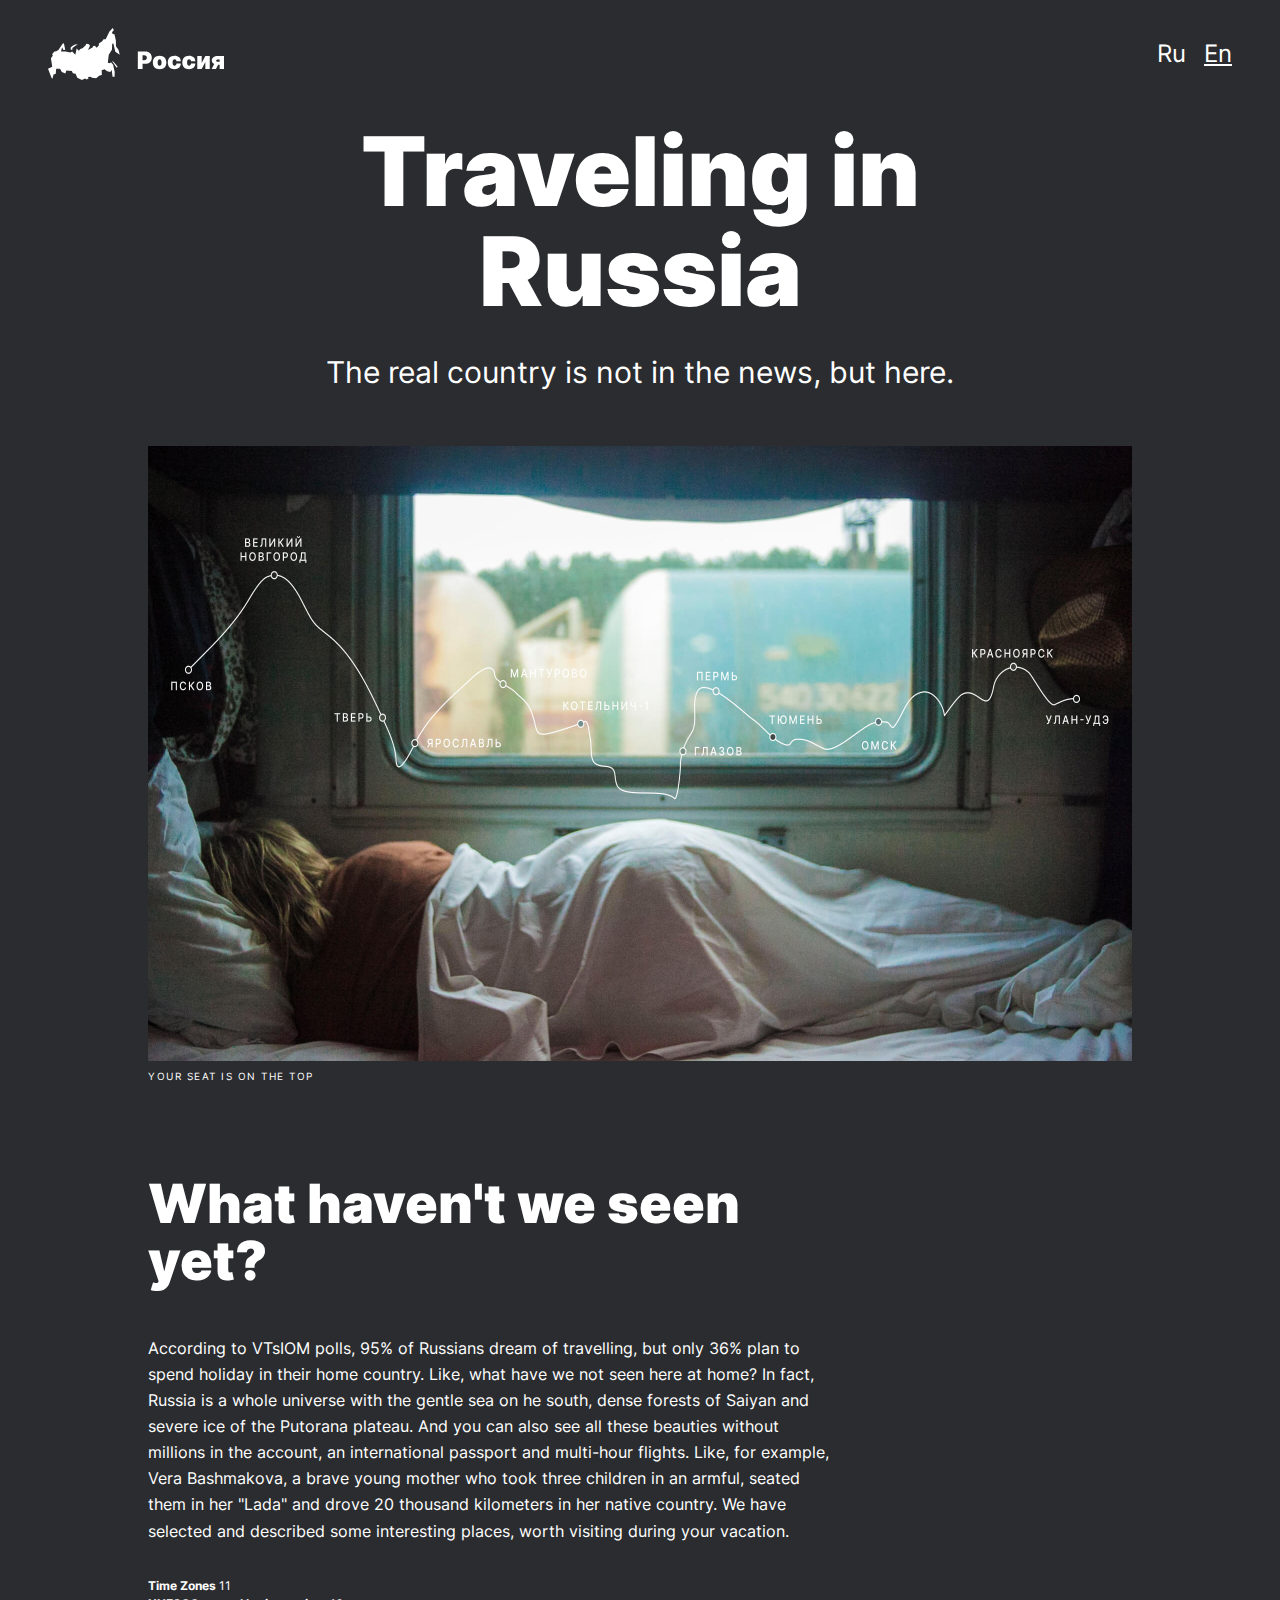
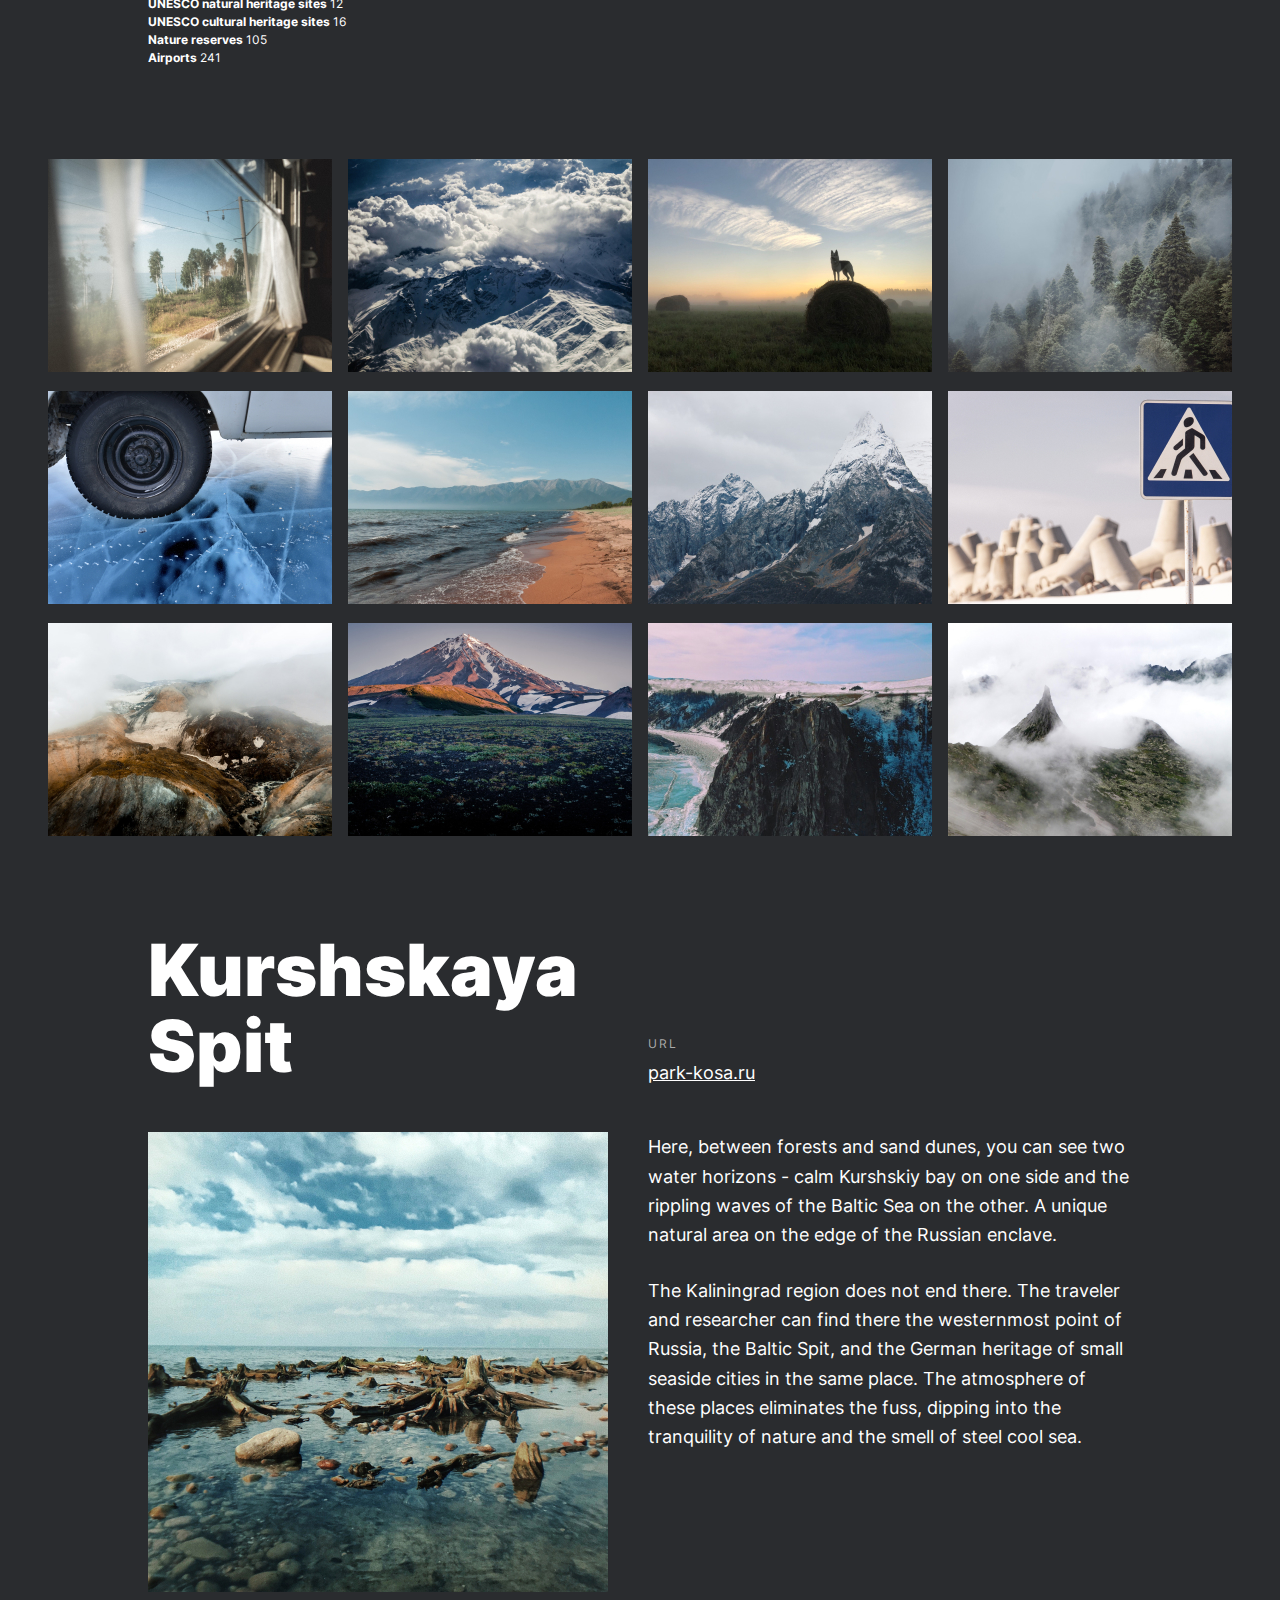
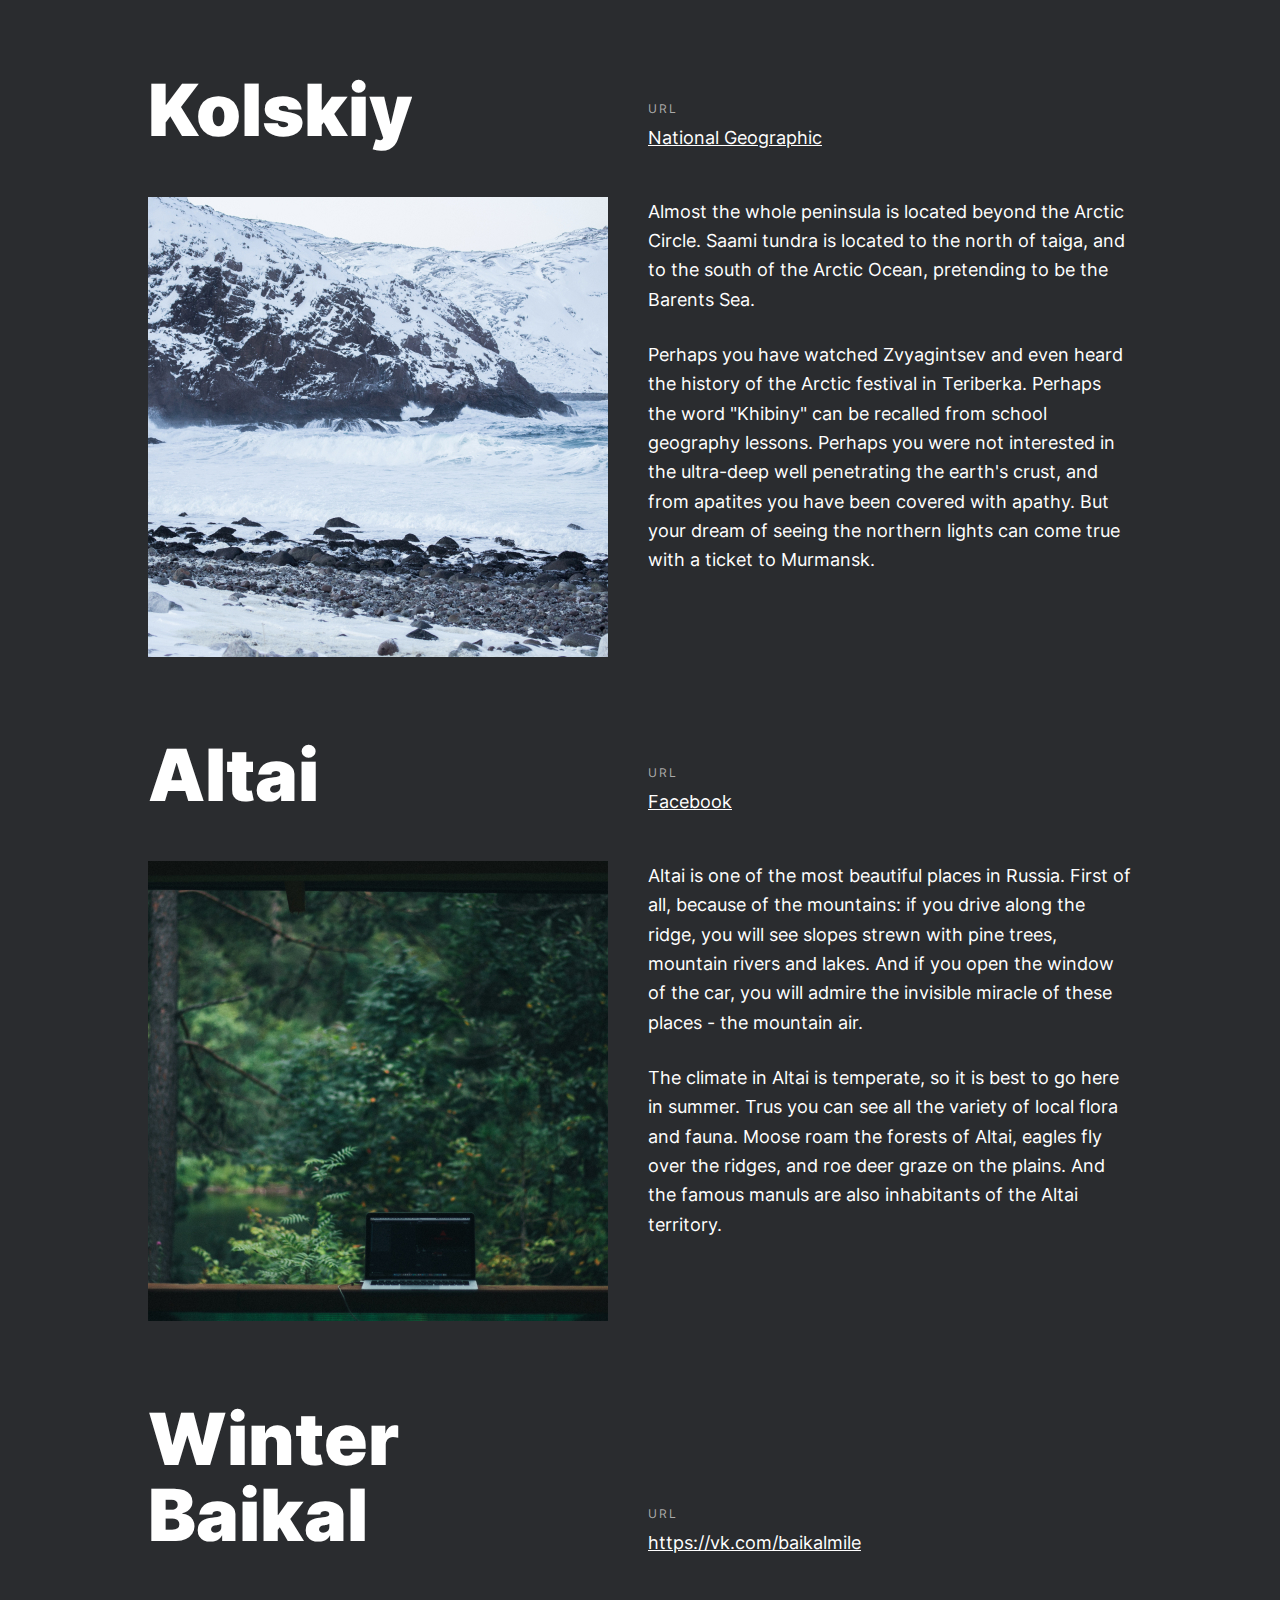
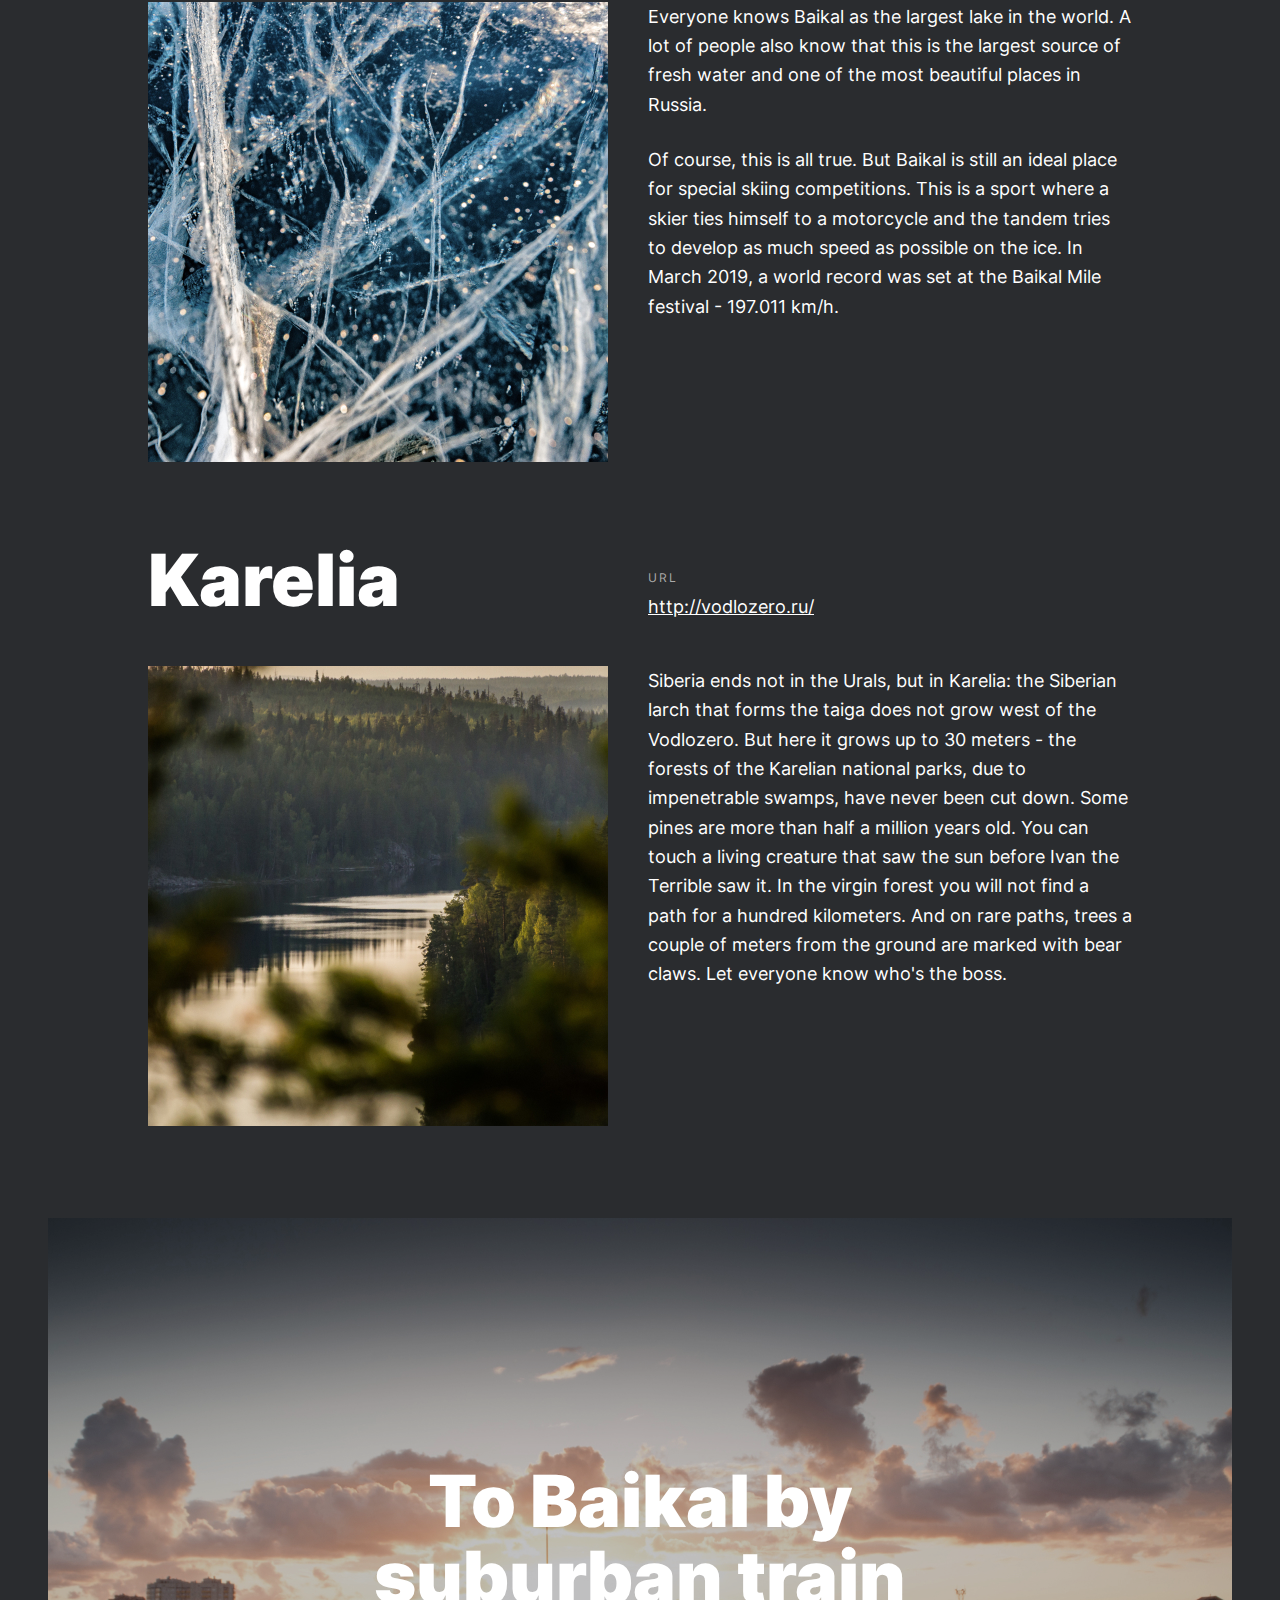
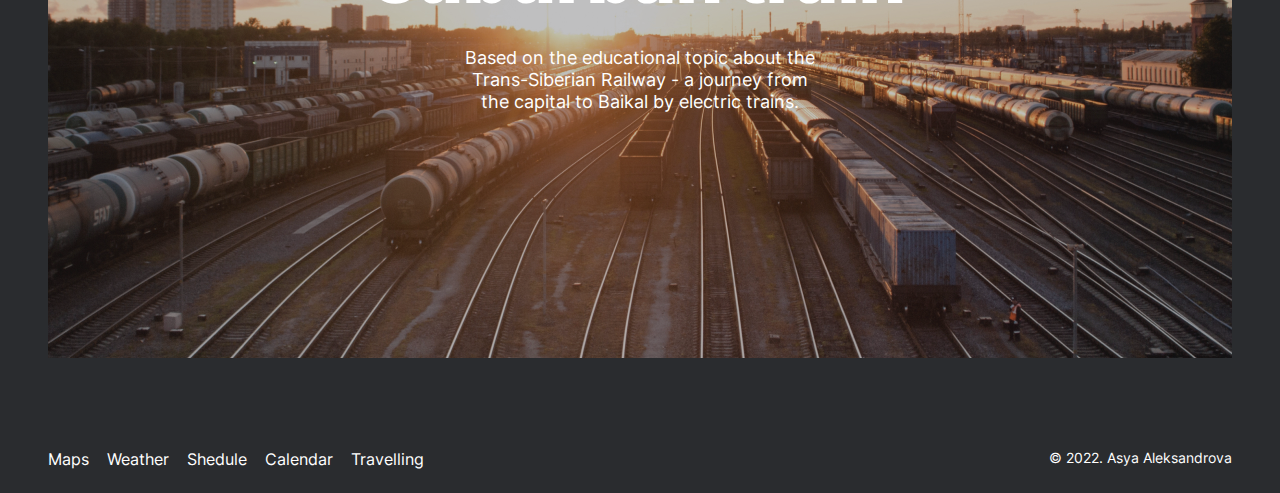
==== english.html @ 0b10af38 "English page" ====
<!DOCTYPE html>
<html lang="en">
<head>
   <meta charset="UTF-8">
   <meta http-equiv="X-UA-Compatible" content="IE=edge">
   <meta name="viewport" content="width=device-width, initial-scale=1.0">
   <title>Traveling in Russia</title>
   <link rel="icon" href="./images/russia.png">
   <link rel="stylesheet" href="./pages/enversion.css">
</head>
<body class="root">
   <header class="header">
      <div class="header__logo"></div>
      <div class="lang">
         <a  href="./index.html" class="lang__choice" target="_blank">Ru</a>
         <span class="lang__choice lang__active">En</span>
      </div>
   </header>
   <main>
      <section class="lead">
         <h1 class="lead__title">Traveling in Russia</h1>
         <p class="lead__subtitle">The real country is not in the news, but here.</p>
         <img src="./images/russian_train.jpg" alt="Russian reserved seat" class="lead__image">
         <p class="lead__caption">Your seat is on the top</p>
      </section>
      <section class="intro">
         <h2 class="intro__title">What haven't we seen yet?</h2>
         <p class="intro__text">According to VTsIOM polls, 95% of Russians dream of travelling, but only 36% plan to spend
         holiday in their home country. Like, what have we not seen here at home? In fact, Russia is a whole universe with the gentle sea on he south, dense
         forests of Saiyan and severe ice of the Putorana plateau. And you can also see all these beauties without millions in the account, an international passport
         and multi-hour flights. Like, for example, Vera Bashmakova, a brave young mother who took three children in an armful,
         seated them in her "Lada" and drove 20 thousand kilometers in her native country. We have selected and described some
         interesting places, worth visiting during your vacation.</p>
         <ul class="intro__list">
            <li><span class="intro__object">Time Zones </span><span>11</span></li>
            <li><span class="intro__object">UNESCO natural heritage sites </span><span>12</span>
            </li>
            <li><span class="intro__object">UNESCO cultural heritage sites </span><span>16</span>
            </li>
            <li><span class="intro__object">Nature reserves </span><span>105</span></li>
            <li><span class="intro__object">Airports </span><span>241</span></li>
         </ul>
      </section>
      <section class="photo-grid">
         <ul class="photo-grid__container">
            <li><img src="./images/card_1.jpg" alt="Train window" class="photo-grid__image"></li>
            <li><img src="./images/card_2.jpg" alt="Sky over snowy mountains" class="photo-grid__image"></li>
            <li><img src="./images/card_3.jpg" alt="Haymaking" class="photo-grid__image"></li>
            <li><img src="./images/card_4.jpg" alt="Fog in the pine forest" class="photo-grid__image"></li>
            <li><img src="./images/card_5.jpg" alt="Winter crossing" class="photo-grid__image"></li>
            <li><img src="./images/card_6.jpg" alt="Sand beach" class="photo-grid__image"></li>
            <li><img src="./images/card_7.jpg" alt="Mountain peak" class="photo-grid__image"></li>
            <li><img src="./images/card_8.jpg" alt="Crossing over the river" class="photo-grid__image"></li>
            <li><img src="./images/card_9.jpg" alt="Unique rocks" class="photo-grid__image"></li>
            <li><img src="./images/card_10.jpg" alt="Snowy peaks and summer green glades side by side"
                  class="photo-grid__image"></li>
            <li><img src="./images/card_11.jpg" alt="Snow by the sea" class="photo-grid__image"></li>
            <li><img src="./images/card_12.jpg" alt="Misty peak" class="photo-grid__image"></li>
         </ul>
      </section>
      <section class="places">
         <ul class="places__container">
            <li class="places__item">
               <h2 class="places__title">Kurshskaya Spit</h2>
               <p class="places__url"><span class="places__url-title">URL</span><a href="http://park-kosa.ru"
                     class="places__url-link" target="_blank" rel="noopener noreferrer">park-kosa.ru</a></p>
               <img src="./images/place_1_kosa.jpg" alt="Куршская коса летом" class="places__image">
               <div>
                  <p class="places__description">Here, between forests and sand dunes, you can see two water horizons
                  - calm Kurshskiy bay on one side and the rippling waves of the Baltic Sea on the other. A unique natural area on the edge of the Russian
                  enclave.</p>
                  <p class="places__description">The Kaliningrad region does not end there. The traveler and
                  researcher can find there the westernmost point of Russia, the Baltic Spit, and the German heritage of small
                  seaside cities in the same place. The atmosphere of these places eliminates the fuss, dipping into the tranquility of nature and the smell of steel cool sea.</p>
               </div>
      
            </li>
            <li class="places__item">
               <h2 class="places__title">Kolskiy</h2>
               <p class="places__url"><span class="places__url-title">URL</span><a
                     href="https://yourshot.nationalgeographic.com/photos/?keywords=kolskiy" class="places__url-link" target="_blank" rel="noopener noreferrer">National
                     Geographic</a></p>
               <img src="./images/place_2_kolskiy.jpg" alt="Заснеженный Кольский полуостров" class="places__image">
               <div>
                  <p class="places__description">Almost the whole peninsula is located beyond the Arctic Circle. Saami tundra is located to the north of
                  taiga, and to the south of the Arctic Ocean, pretending to be the Barents Sea.</p>
                  <p class="places__description">Perhaps you have watched Zvyagintsev and even heard the history of the Arctic
                  festival in Teriberka. Perhaps the word "Khibiny" can be recalled from school geography lessons.
                  Perhaps you were not interested in the ultra-deep well penetrating the earth's crust, and from apatites you have been covered with apathy. But your dream of seeing the
                  northern lights can come true with a ticket to Murmansk.</p>
               </div>
            </li>
            <li class="places__item">
               <h2 class="places__title">Altai</h2>
               <p class="places__url"><span class="places__url-title">URL</span><a
                     href="https://www.facebook.com/vera.bashmakova/posts/10156011613718822"
                     class="places__url-link" target="_blank" rel="noopener noreferrer">Facebook</a></p>
               <img src="./images/place_3_altai.jpg" alt="Зеленые леса Алтая" class="places__image">
               <div>
                  <p class="places__description">Altai is one of the most beautiful places in Russia.
                  First of all, because of the mountains: if you drive along the ridge, you will see slopes strewn with pine trees,
                  mountain rivers and lakes. And if you open the window of the car, you will admire the invisible miracle of these places -
                  the mountain air.
                  </p>
                  <p class="places__description">The climate in Altai is temperate, so it is best to go here in summer. Trus you can see all the variety of local flora
                  and fauna. Moose roam the forests of Altai, eagles fly over the ridges, and roe deer graze on the plains. And the famous manuls are
                  also inhabitants of the Altai territory.</p>
               </div>
            </li>
            <li class="places__item">
               <h2 class="places__title">Winter Baikal</h2>
               <p class="places__url"><span class="places__url-title">URL</span><a href="https://vk.com/baikalmile"
                     class="places__url-link" target="_blank" rel="noopener noreferrer">https://vk.com/baikalmile</a>
               </p>
               <img src="./images/place_4_baykal.jpg" alt="Зеленые леса Алтая" class="places__image">
               <div>
                  <p class="places__description">Everyone knows Baikal as the largest lake in the world. A lot of people also know that this is the largest source of fresh water
                  and one of the most beautiful places in Russia.</p>
                  <p class="places__description">Of course, this is all true. But Baikal is still an ideal place for special skiing competitions. This is a sport where a skier ties
                  himself to a motorcycle and the tandem tries to develop as much speed as possible on the ice. In March 2019, a world record was set at the Baikal Mile festival - 197.011 km/h.
</p>
               </div>
            </li>
            <li class="places__item">
               <h2 class="places__title">Karelia</h2>
               <p class="places__url"><span class="places__url-title">URL</span><a href="http://vodlozero.ru"
                     class="places__url-link" target="_blank" rel="noopener noreferrer">http://vodlozero.ru/</a>
               </p>
               <img src="./images/place_5_karelia.jpg" alt="Зеленые леса Алтая" class="places__image">
               <p class="places__description">Siberia ends not in the Urals, but in Karelia: the Siberian larch that forms the taiga does not grow west of the
               Vodlozero. But here it grows up to 30 meters - the forests of the Karelian national parks, due to impenetrable swamps,
               have never been cut down. Some pines are more than half a million years old. You can touch a living creature that saw the sun before
               Ivan the Terrible saw it.
               In the virgin forest you will not find a path for a hundred kilometers. And on rare paths, trees a couple of meters from
               the ground are marked with bear claws. Let everyone know who's the boss.</p>
            </li>
         </ul>
      </section>    
      <section class="cover">
         <div>
            <a href="https://stampsy.com/na-elektrichkakh-do-baikala" target="_blank"
               class="cover__link">
            <h2 class="cover__title">To Baikal by suburban train</h2>
            <p class="cover__subtitle">Based on the educational topic about the Trans-Siberian Railway - a journey from the capital to Baikal by electric
            trains.</p>
            </a>
         </div>
      </section>
   </main>
   <footer class="footer">
      <nav>
         <ul class="footer__menu">
            <li><a href="https://yandex.ru/maps" target="_blank" rel="noopener noreferrer" class="footer__link">Maps</a>
            </li>
            <li><a href="https://yandex.ru/pogoda" target="_blank" rel="noopener noreferrer"
                  class="footer__link">Weather</a></li>
            <li><a href="https://rasp.yandex.ru" target="_blank" rel="noopener noreferrer"
                  class="footer__link">Shedule</a></li>
            <li><a href="https://calendar.yandex.ru" target="_blank" rel="noopener noreferrer"
                  class="footer__link">Calendar</a></li>
            <li><a href="https://travel.yandex.ru" target="_blank" rel="noopener noreferrer"
                  class="footer__link">Travelling</a></li>
         </ul>
      </nav>
      <p class="footer__copyright">&copy; 2022. Asya Aleksandrova</p>
   </footer>
</body>

</html>
---- pages/enversion.css ----
@import url(../vendor/normalize.css);
@import url(../blocks/root/root.css);
@import url(../blocks/header/header.css);
@import url(../blocks/header/_logo/header__logo.css);
@import url(../blocks/lang/lang.css);
@import url(../blocks/lang/__choice/lang__choice.css);
@import url(../blocks/lang/__active/lang__active.css);
@import url(../blocks/lead/lead.css);
@import url(../blocks/lead/__title/lead__title.css);
@import url(../blocks/lead/__subtitle/lead__subtitle.css);
@import url(../blocks/lead/__image/lead__image.css);
@import url(../blocks/lead/__caption/lead__caption.css);
@import url(../blocks/intro/intro.css);
@import url(../blocks/intro/__title/intro__title.css);
@import url(../blocks/intro/__text/intro__text.css);
@import url(../blocks/intro/__list/intro__list.css);
@import url(../blocks/intro/__object/intro__object.css);
@import url(../blocks/photo-grid/photo-grid.css);
@import url(../blocks/photo-grid/__container/photo-grid__container.css);
@import url(../blocks/photo-grid/__image/photo-grid__image.css);
@import url(../blocks/places/places.css);
@import url(../blocks/places/__container/places__container.css);
@import url(../blocks/places/__item/places__item.css);
@import url(../blocks/places/__title/places__title.css);
@import url(../blocks/places/__url/places__url.css);
@import url(../blocks/places/__url-title/places__url-title.css);
@import url(../blocks/places/__url-link/places__url-link.css);
@import url(../blocks/places/__image/places__image.css);
@import url(../blocks/places/__description/places__description.css);
@import url(../blocks/cover/cover.css);
@import url(../blocks/cover/__link/cover__link.css);
@import url(../blocks/cover/__title/cover__title.css);
@import url(../blocks/cover/__subtitle/cover__subtitle.css);
@import url(../blocks/footer/footer.css);
@import url(../blocks/footer/__menu/footer__menu.css);
@import url(../blocks/footer/__link/footer__link.css);
@import url(../blocks/footer/__copyright/footer__copyright.css);
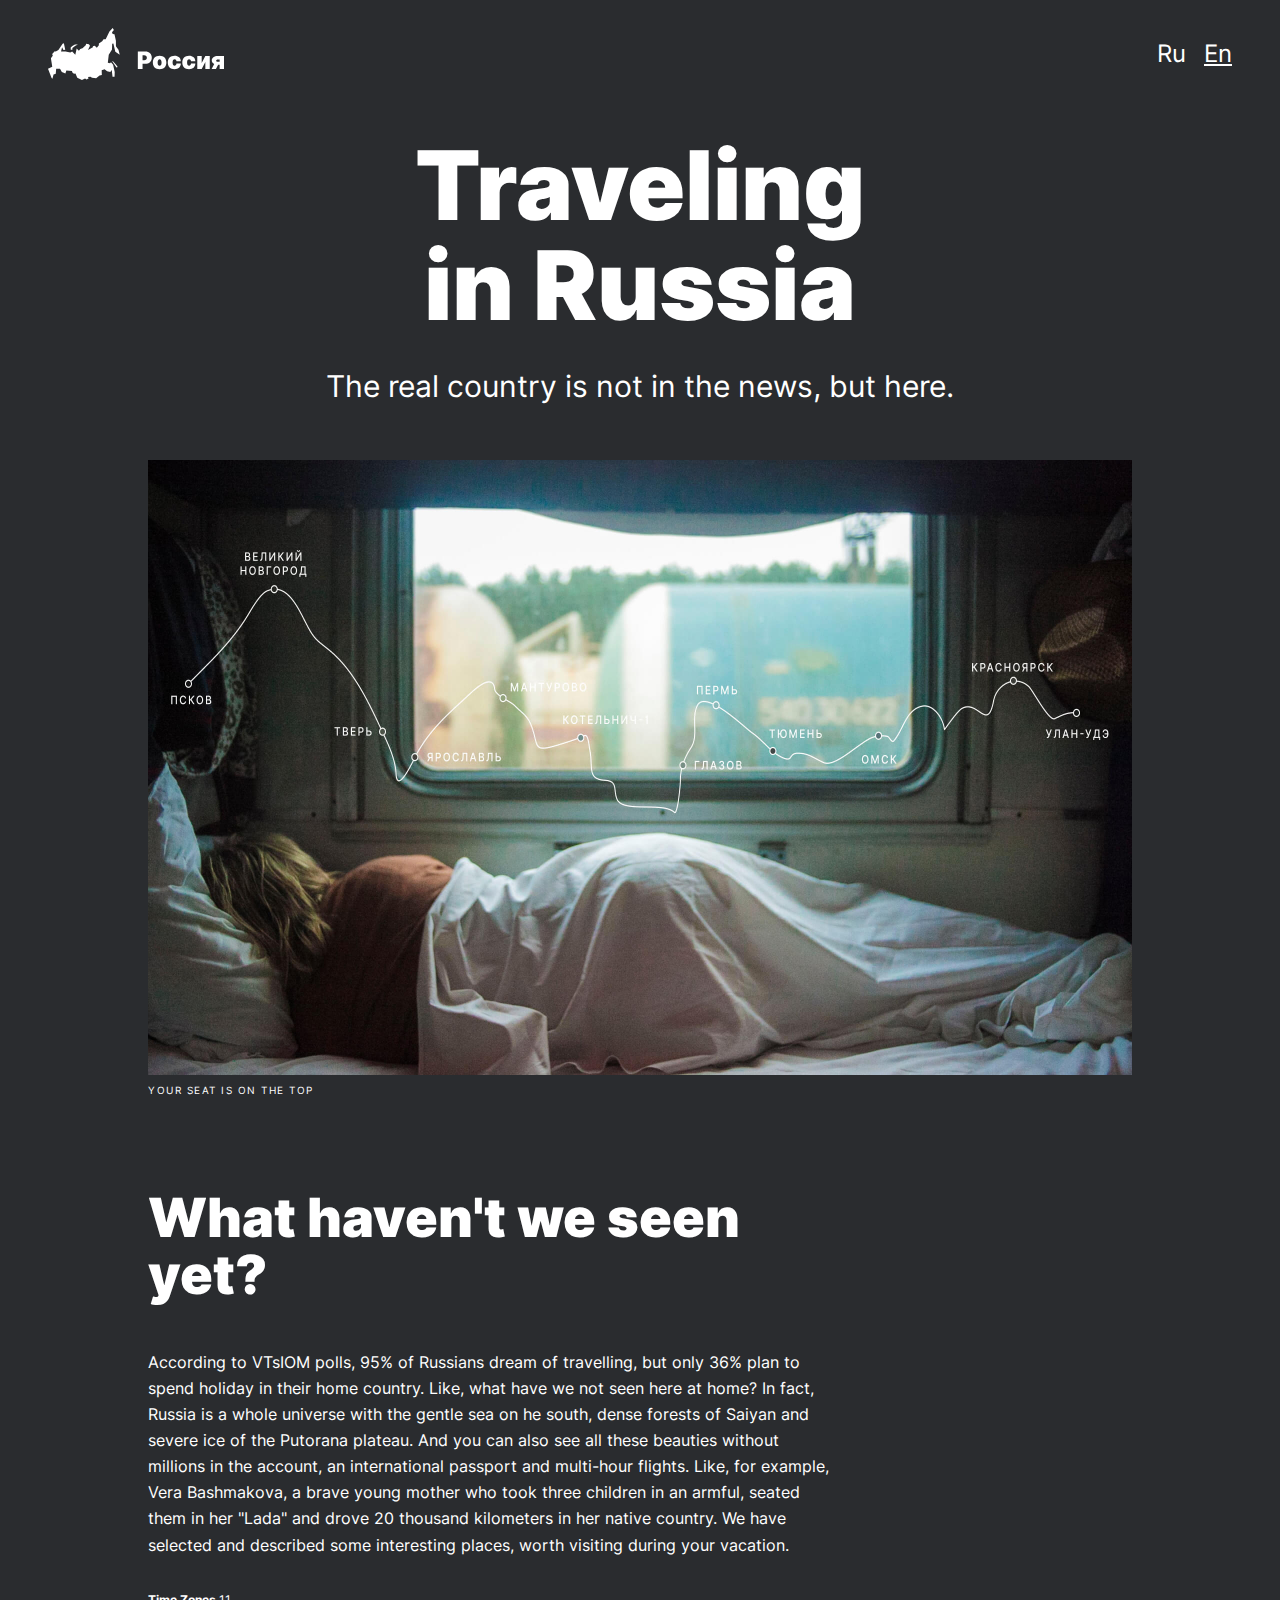
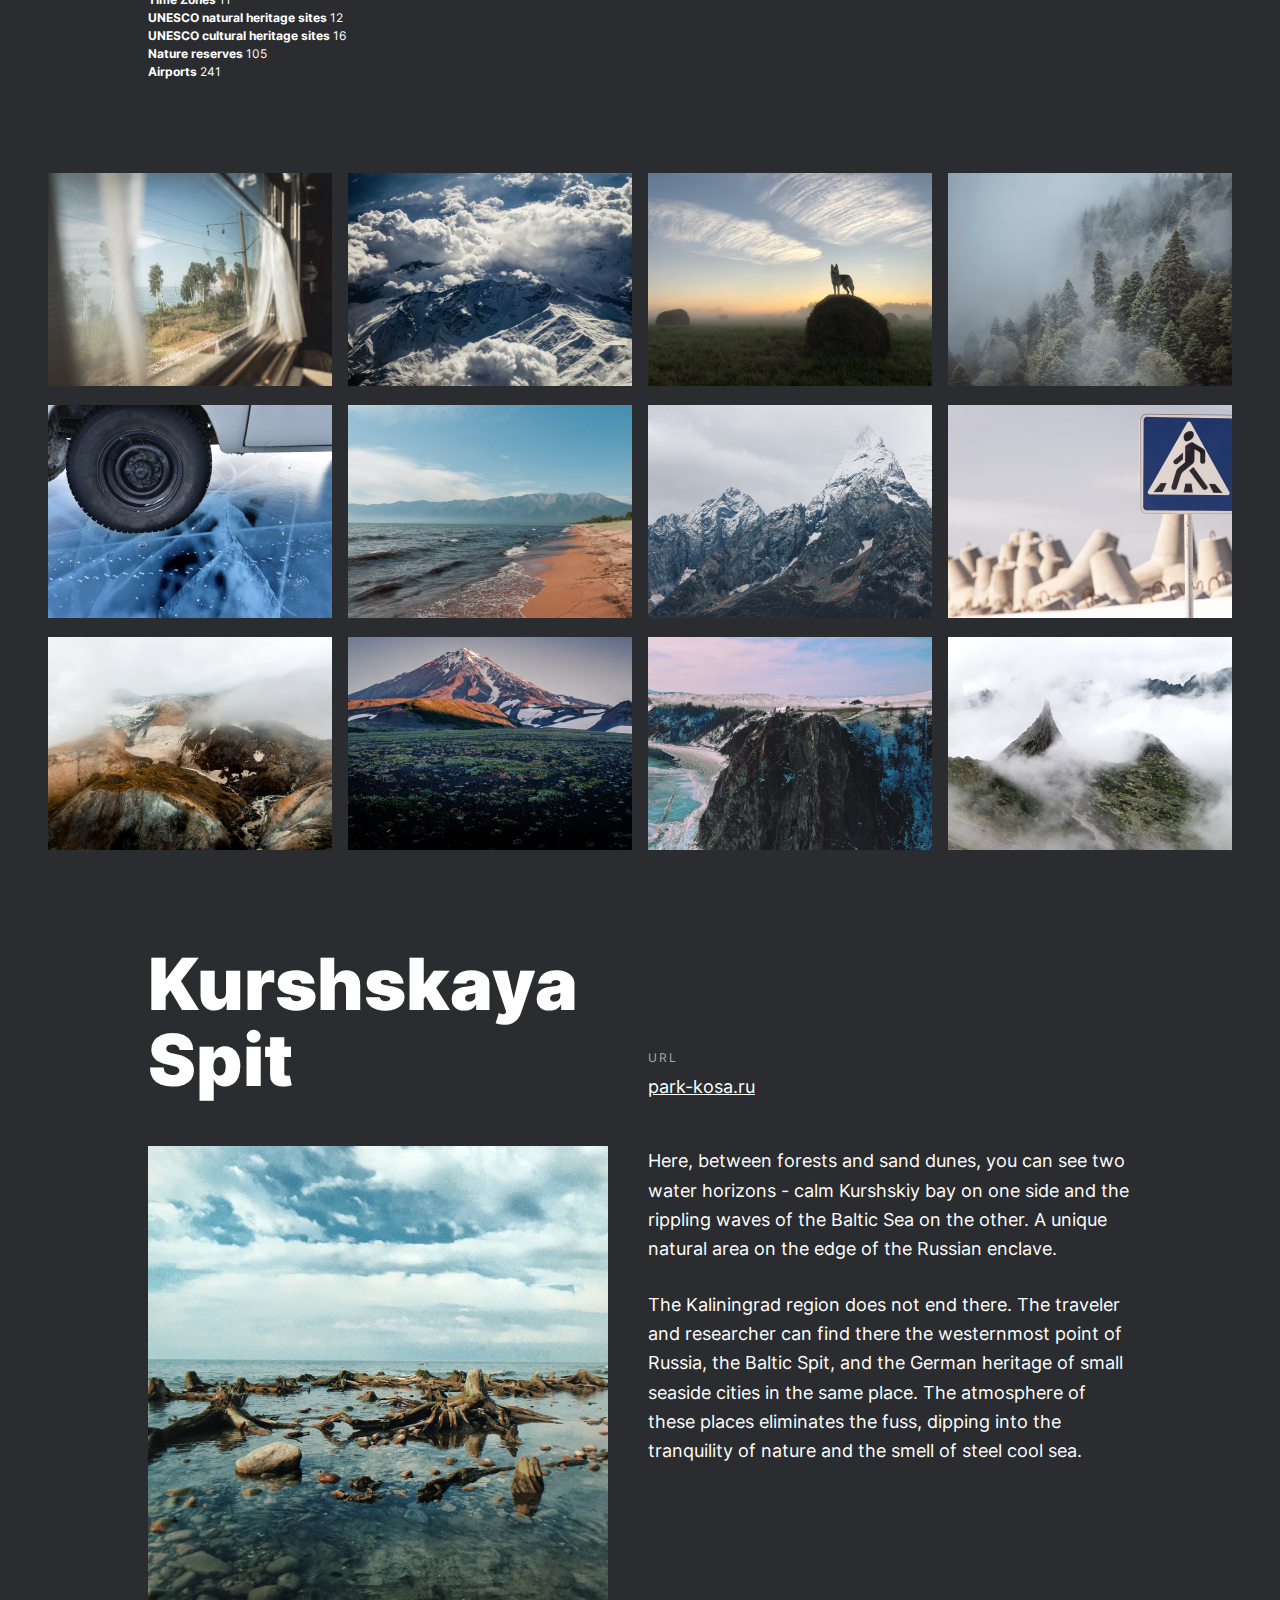
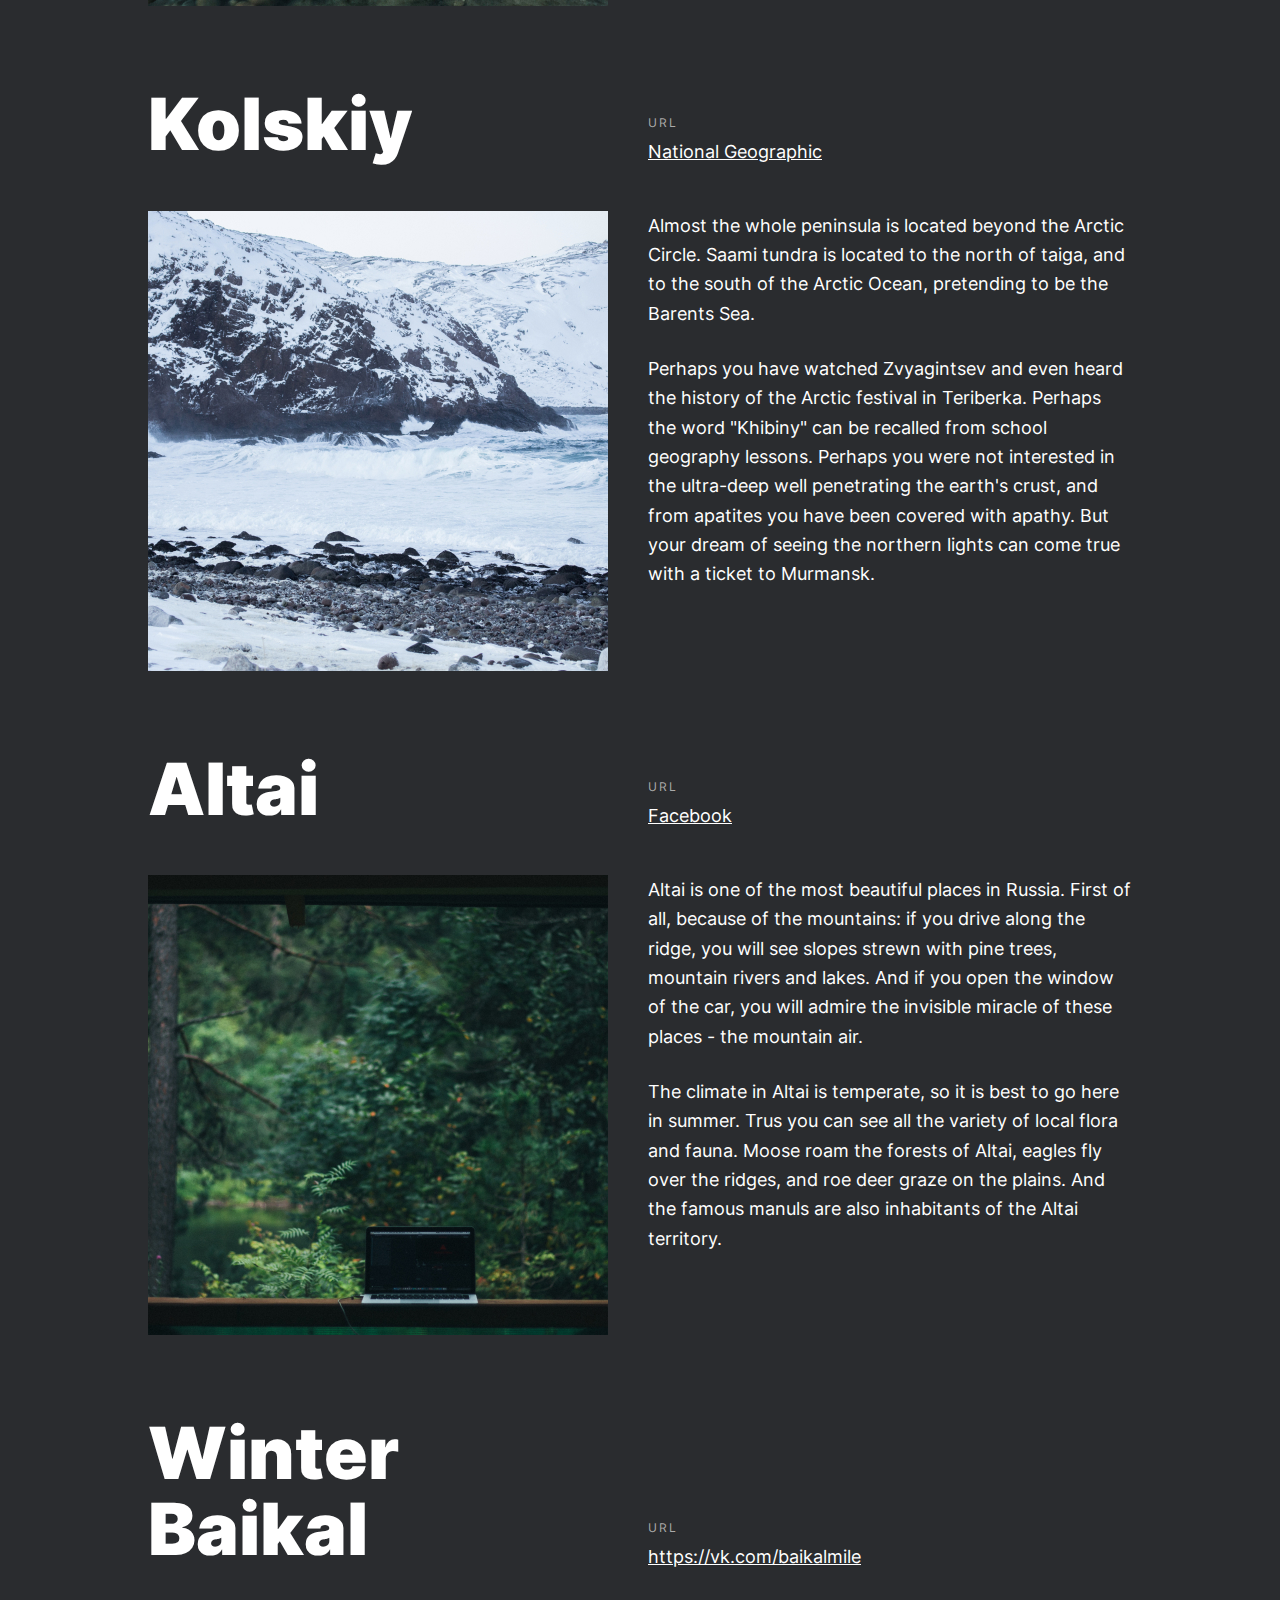
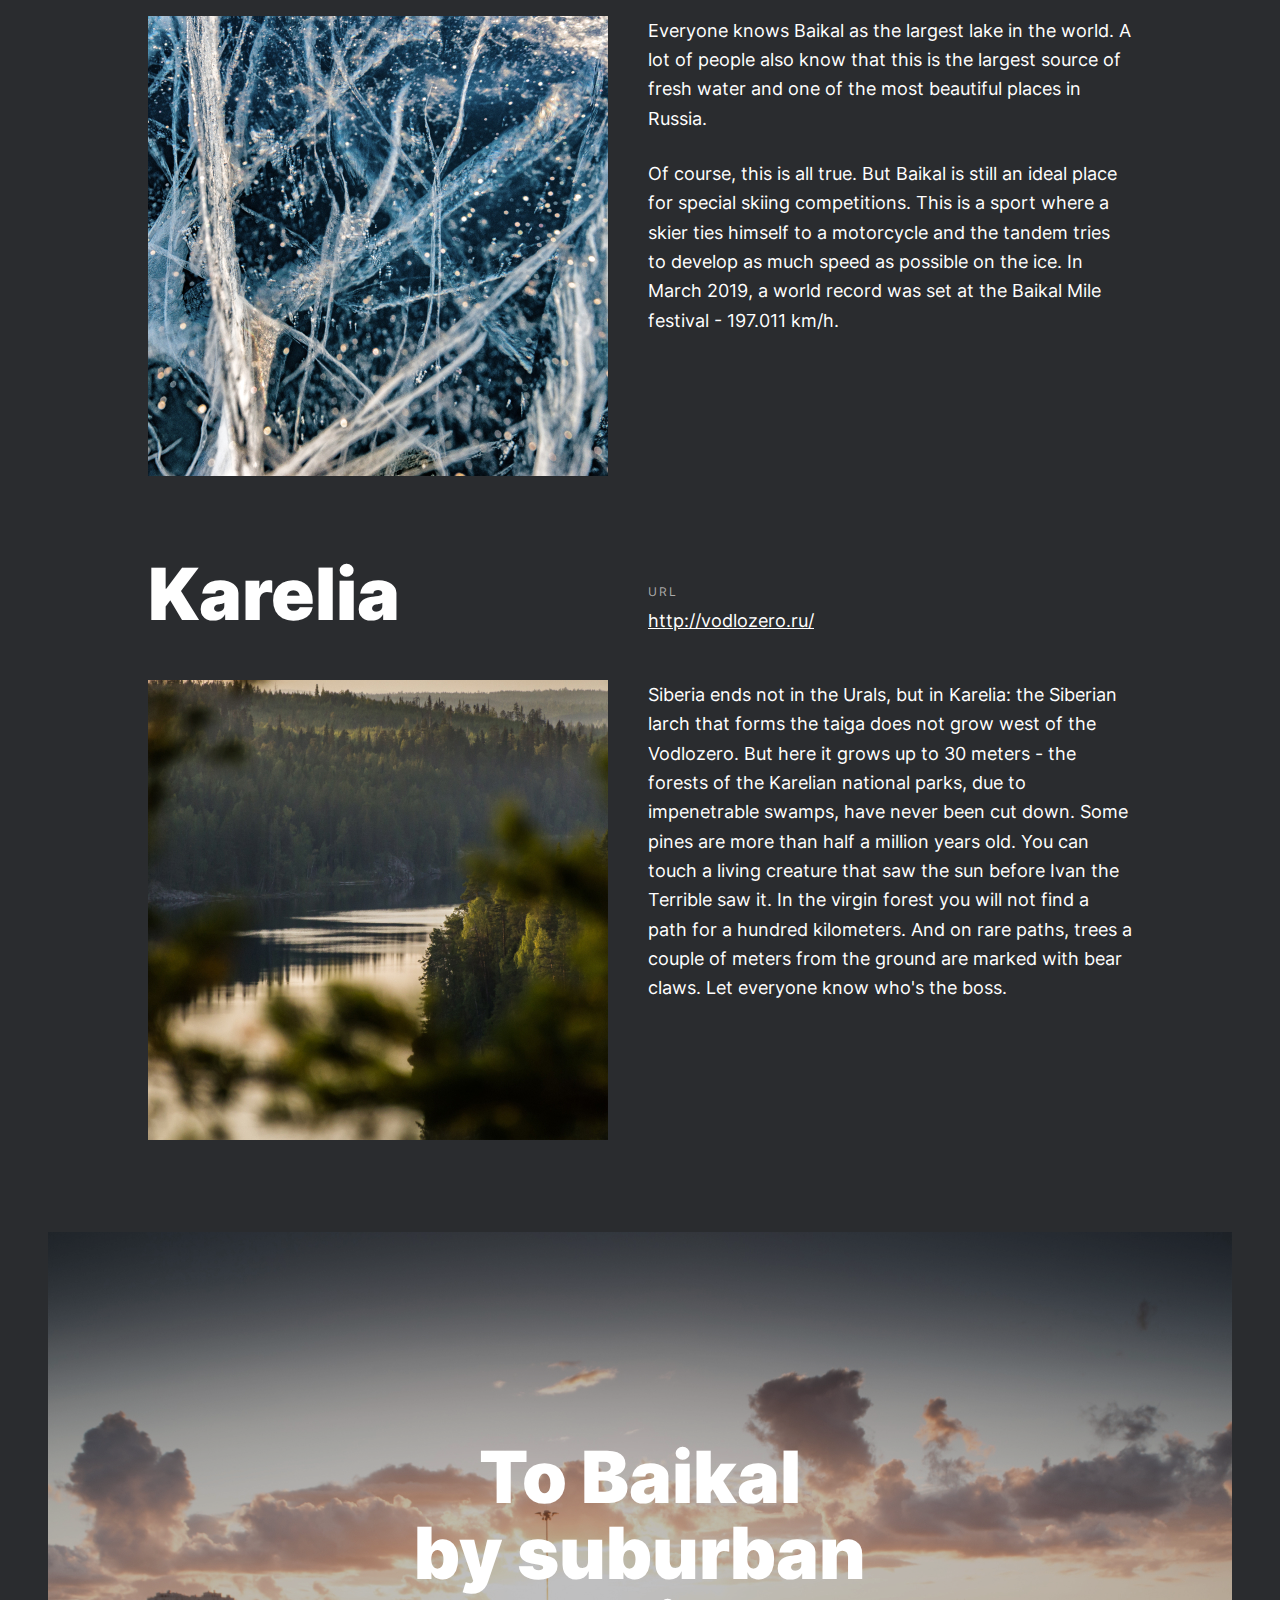
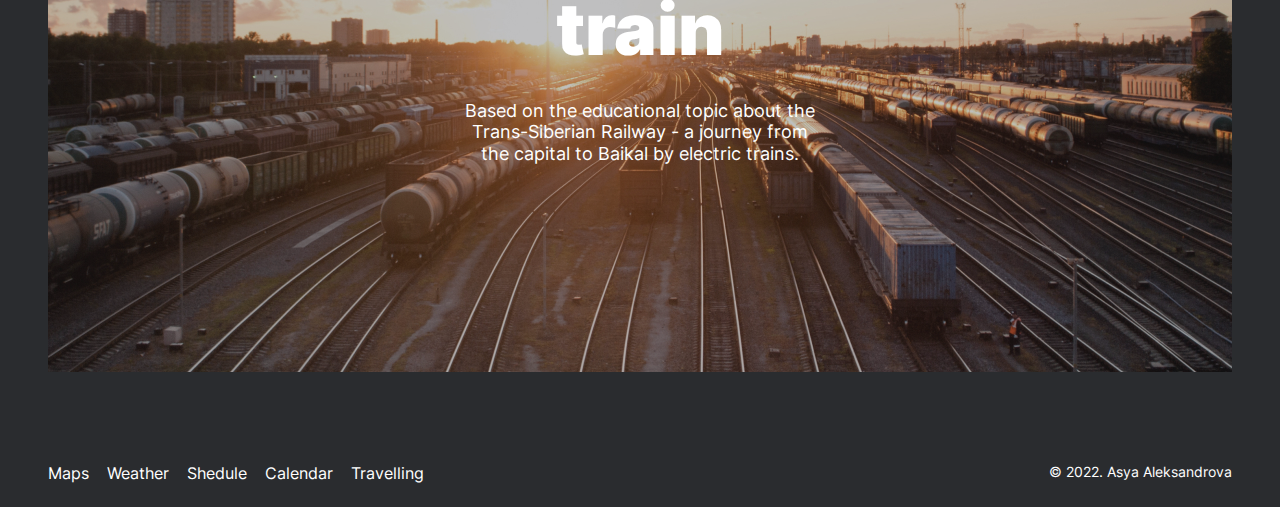
==== commit fd599b35: "Code review 1" ====
--- a/english.html
+++ b/english.html
@@ -6,25 +6,25 @@
    <meta name="viewport" content="width=device-width, initial-scale=1.0">
    <title>Traveling in Russia</title>
    <link rel="icon" href="./images/russia.png">
-   <link rel="stylesheet" href="./pages/enversion.css">
+   <link rel="stylesheet" href="./pages/index.css">
 </head>
 <body class="root">
    <header class="header">
       <div class="header__logo"></div>
       <div class="lang">
-         <a  href="./index.html" class="lang__choice" target="_blank">Ru</a>
-         <span class="lang__choice lang__active">En</span>
+         <a  href="./index.html" class="lang__choice">Ru</a>
+         <a href="#" class="lang__choice lang__choice_active">En</a>
       </div>
    </header>
    <main>
       <section class="lead">
-         <h1 class="lead__title">Traveling in Russia</h1>
+         <h1 class="lead__title">Traveling in&nbsp;Russia</h1>
          <p class="lead__subtitle">The real country is not in the news, but here.</p>
          <img src="./images/russian_train.jpg" alt="Russian reserved seat" class="lead__image">
          <p class="lead__caption">Your seat is on the top</p>
       </section>
       <section class="intro">
-         <h2 class="intro__title">What haven't we seen yet?</h2>
+         <h2 class="intro__title">What haven't we&nbsp;seen yet?</h2>
          <p class="intro__text">According to VTsIOM polls, 95% of Russians dream of travelling, but only 36% plan to spend
          holiday in their home country. Like, what have we not seen here at home? In fact, Russia is a whole universe with the gentle sea on he south, dense
          forests of Saiyan and severe ice of the Putorana plateau. And you can also see all these beauties without millions in the account, an international passport
@@ -62,9 +62,11 @@
          <ul class="places__container">
             <li class="places__item">
                <h2 class="places__title">Kurshskaya Spit</h2>
-               <p class="places__url"><span class="places__url-title">URL</span><a href="http://park-kosa.ru"
-                     class="places__url-link" target="_blank" rel="noopener noreferrer">park-kosa.ru</a></p>
-               <img src="./images/place_1_kosa.jpg" alt="Куршская коса летом" class="places__image">
+               <div class="places__url">
+                  <p class="places__url-title">URL</p>
+                  <a href="http://park-kosa.ru" class="places__url-link" target="_blank" rel="noopener noreferrer">park-kosa.ru</a>
+               </div>
+               <img src="./images/place_1_kosa.jpg" alt="Kurshskaya Spit in summer" class="places__image">
                <div>
                   <p class="places__description">Here, between forests and sand dunes, you can see two water horizons
                   - calm Kurshskiy bay on one side and the rippling waves of the Baltic Sea on the other. A unique natural area on the edge of the Russian
@@ -77,10 +79,12 @@
             </li>
             <li class="places__item">
                <h2 class="places__title">Kolskiy</h2>
-               <p class="places__url"><span class="places__url-title">URL</span><a
-                     href="https://yourshot.nationalgeographic.com/photos/?keywords=kolskiy" class="places__url-link" target="_blank" rel="noopener noreferrer">National
-                     Geographic</a></p>
-               <img src="./images/place_2_kolskiy.jpg" alt="Заснеженный Кольский полуостров" class="places__image">
+               <div class="places__url">
+                  <p class="places__url-title">URL</p>
+                  <a href="https://yourshot.nationalgeographic.com/photos/?keywords=kolskiy" class="places__url-link" target="_blank" rel="noopener noreferrer">National
+                     Geographic</a>
+               </div>
+               <img src="./images/place_2_kolskiy.jpg" alt="Snowy Kolskiy peninsula" class="places__image">
                <div>
                   <p class="places__description">Almost the whole peninsula is located beyond the Arctic Circle. Saami tundra is located to the north of
                   taiga, and to the south of the Arctic Ocean, pretending to be the Barents Sea.</p>
@@ -92,10 +96,12 @@
             </li>
             <li class="places__item">
                <h2 class="places__title">Altai</h2>
-               <p class="places__url"><span class="places__url-title">URL</span><a
-                     href="https://www.facebook.com/vera.bashmakova/posts/10156011613718822"
-                     class="places__url-link" target="_blank" rel="noopener noreferrer">Facebook</a></p>
-               <img src="./images/place_3_altai.jpg" alt="Зеленые леса Алтая" class="places__image">
+               <div class="places__url">
+                  <p class="places__url-title">URL</p>
+                  <a href="https://www.facebook.com/vera.bashmakova/posts/10156011613718822"
+                     class="places__url-link" target="_blank" rel="noopener noreferrer">Facebook</a>
+               </div>
+               <img src="./images/place_3_altai.jpg" alt="Green forests of Altai" class="places__image">
                <div>
                   <p class="places__description">Altai is one of the most beautiful places in Russia.
                   First of all, because of the mountains: if you drive along the ridge, you will see slopes strewn with pine trees,
@@ -109,24 +115,25 @@
             </li>
             <li class="places__item">
                <h2 class="places__title">Winter Baikal</h2>
-               <p class="places__url"><span class="places__url-title">URL</span><a href="https://vk.com/baikalmile"
-                     class="places__url-link" target="_blank" rel="noopener noreferrer">https://vk.com/baikalmile</a>
-               </p>
-               <img src="./images/place_4_baykal.jpg" alt="Зеленые леса Алтая" class="places__image">
+               <div class="places__url">
+                  <p class="places__url-title">URL</p>
+                  <a href="https://vk.com/baikalmile" class="places__url-link" target="_blank" rel="noopener noreferrer">https://vk.com/baikalmile</a>
+               </div>
+               <img src="./images/place_4_baykal.jpg" alt="Baikal ice" class="places__image">
                <div>
                   <p class="places__description">Everyone knows Baikal as the largest lake in the world. A lot of people also know that this is the largest source of fresh water
                   and one of the most beautiful places in Russia.</p>
                   <p class="places__description">Of course, this is all true. But Baikal is still an ideal place for special skiing competitions. This is a sport where a skier ties
-                  himself to a motorcycle and the tandem tries to develop as much speed as possible on the ice. In March 2019, a world record was set at the Baikal Mile festival - 197.011 km/h.
-</p>
+                  himself to a motorcycle and the tandem tries to develop as much speed as possible on the ice. In March 2019, a world record was set at the Baikal Mile festival - 197.011 km/h.</p>
                </div>
             </li>
             <li class="places__item">
                <h2 class="places__title">Karelia</h2>
-               <p class="places__url"><span class="places__url-title">URL</span><a href="http://vodlozero.ru"
-                     class="places__url-link" target="_blank" rel="noopener noreferrer">http://vodlozero.ru/</a>
-               </p>
-               <img src="./images/place_5_karelia.jpg" alt="Зеленые леса Алтая" class="places__image">
+               <div class="places__url">
+                  <p class="places__url-title">URL</p>
+                  <a href="http://vodlozero.ru" class="places__url-link" target="_blank" rel="noopener noreferrer">http://vodlozero.ru/</a>
+               </div>
+               <img src="./images/place_5_karelia.jpg" alt="Karelia lake" class="places__image">
                <p class="places__description">Siberia ends not in the Urals, but in Karelia: the Siberian larch that forms the taiga does not grow west of the
                Vodlozero. But here it grows up to 30 meters - the forests of the Karelian national parks, due to impenetrable swamps,
                have never been cut down. Some pines are more than half a million years old. You can touch a living creature that saw the sun before
@@ -137,29 +144,22 @@
          </ul>
       </section>    
       <section class="cover">
-         <div>
             <a href="https://stampsy.com/na-elektrichkakh-do-baikala" target="_blank"
                class="cover__link">
-            <h2 class="cover__title">To Baikal by suburban train</h2>
-            <p class="cover__subtitle">Based on the educational topic about the Trans-Siberian Railway - a journey from the capital to Baikal by electric
+            <h2 class="cover__title">To Baikal by&nbsp;suburban train</h2>
+            <p class="cover__subtitle">Based on the educational topic about the Trans-Siberian Railway -&nbsp;a journey from the capital to Baikal by electric
             trains.</p>
             </a>
-         </div>
       </section>
    </main>
    <footer class="footer">
       <nav>
          <ul class="footer__menu">
-            <li><a href="https://yandex.ru/maps" target="_blank" rel="noopener noreferrer" class="footer__link">Maps</a>
-            </li>
-            <li><a href="https://yandex.ru/pogoda" target="_blank" rel="noopener noreferrer"
-                  class="footer__link">Weather</a></li>
-            <li><a href="https://rasp.yandex.ru" target="_blank" rel="noopener noreferrer"
-                  class="footer__link">Shedule</a></li>
-            <li><a href="https://calendar.yandex.ru" target="_blank" rel="noopener noreferrer"
-                  class="footer__link">Calendar</a></li>
-            <li><a href="https://travel.yandex.ru" target="_blank" rel="noopener noreferrer"
-                  class="footer__link">Travelling</a></li>
+            <li><a href="https://yandex.ru/maps" target="_blank" class="footer__link">Maps</a></li>
+            <li><a href="https://yandex.ru/pogoda" target="_blank" class="footer__link">Weather</a></li>
+            <li><a href="https://rasp.yandex.ru" target="_blank" class="footer__link">Shedule</a></li>
+            <li><a href="https://calendar.yandex.ru" target="_blank" class="footer__link">Calendar</a></li>
+            <li><a href="https://travel.yandex.ru" target="_blank" rel="noopener noreferrer" class="footer__link">Travelling</a></li>
          </ul>
       </nav>
       <p class="footer__copyright">&copy; 2022. Asya Aleksandrova</p>
--- a/pages/index.css
+++ b/pages/index.css
@@ -0,0 +1,38 @@
+@import url(../vendor/normalize.css);
+@import url(../blocks/font/font.css);
+@import url(../blocks/root/root.css);
+@import url(../blocks/header/header.css);
+@import url(../blocks/header/__logo/header__logo.css);
+@import url(../blocks/lang/lang.css);
+@import url(../blocks/lang/__choice/lang__choice.css);
+@import url(../blocks/lang/__choice/_active/lang__choice_active.css);
+@import url(../blocks/lead/lead.css);
+@import url(../blocks/lead/__title/lead__title.css);
+@import url(../blocks/lead/__subtitle/lead__subtitle.css);
+@import url(../blocks/lead/__image/lead__image.css);
+@import url(../blocks/lead/__caption/lead__caption.css);
+@import url(../blocks/intro/intro.css);
+@import url(../blocks/intro/__title/intro__title.css);
+@import url(../blocks/intro/__text/intro__text.css);
+@import url(../blocks/intro/__list/intro__list.css);
+@import url(../blocks/intro/__object/intro__object.css);
+@import url(../blocks/photo-grid/photo-grid.css);
+@import url(../blocks/photo-grid/__container/photo-grid__container.css);
+@import url(../blocks/photo-grid/__image/photo-grid__image.css);
+@import url(../blocks/places/places.css);
+@import url(../blocks/places/__container/places__container.css);
+@import url(../blocks/places/__item/places__item.css);
+@import url(../blocks/places/__title/places__title.css);
+@import url(../blocks/places/__url/places__url.css);
+@import url(../blocks/places/__url-title/places__url-title.css);
+@import url(../blocks/places/__url-link/places__url-link.css);
+@import url(../blocks/places/__image/places__image.css);
+@import url(../blocks/places/__description/places__description.css);
+@import url(../blocks/cover/cover.css);
+@import url(../blocks/cover/__link/cover__link.css);
+@import url(../blocks/cover/__title/cover__title.css);
+@import url(../blocks/cover/__subtitle/cover__subtitle.css);
+@import url(../blocks/footer/footer.css);
+@import url(../blocks/footer/__menu/footer__menu.css);
+@import url(../blocks/footer/__link/footer__link.css);
+@import url(../blocks/footer/__copyright/footer__copyright.css);
